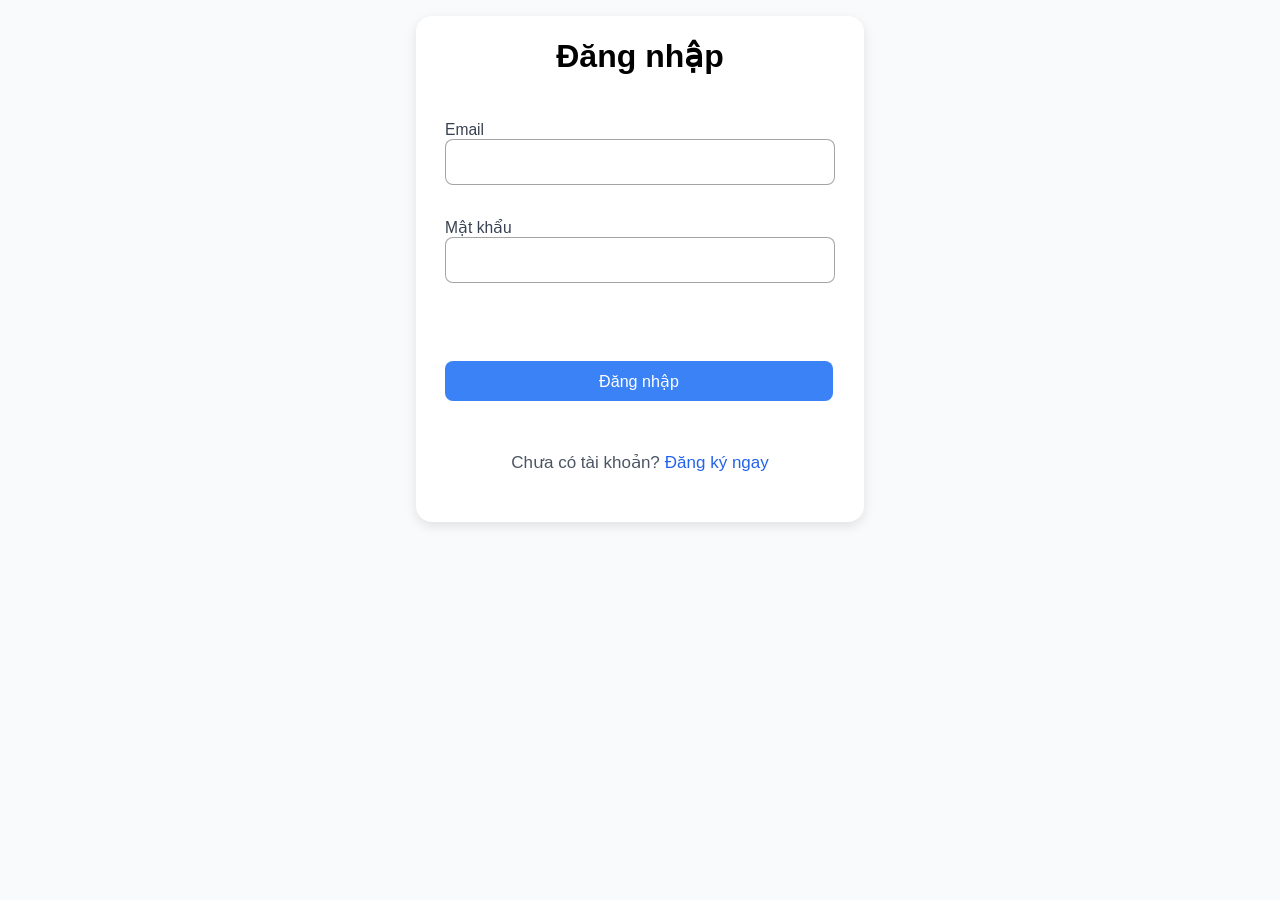
==== Project IT103-b/pages/adminPage.html @ 1e71828d "Add files via upload" ====
<!DOCTYPE html>
<html lang="en">

<head>
    <meta charset="UTF-8">
    <meta name="viewport" content="width=device-width, initial-scale=1.0">
    <title>adminPage</title>
    <link rel="stylesheet" href="../style/adminPage.css">
</head>

<body>
    <div class="all">
        <div class="headerAdmin">
            <div class="main_h1">
                <h1>Admin Dashboard</h1>
            </div>
            <div class="main_a">
                <a href="">Quản lý lịch</a>
                <a href="" style="background-color: rgba(224, 220, 224, 0.296);">Quản lý dịch vụ</a>
                <a href="">Trang chủ</a>
                <a href="../pages/login.html" style="color: #F87171;">Đăng xuất</a>
            </div>
        </div>
        <div class="mainAdmin">
            <div class="mainAdmin_one">
                <h1>Quản lý Dịch vụ</h1>
                <button>Thêm dịch vụ mới</button>
            </div>
            <div>
                <table>
                    <thead class="thead">
                        <tr>
                            <th>Tên dịch vụ</th>
                            <th>Mô tả</th>
                            <th>Hình ảnh</th>
                            <th>Thao tác</th>
                        </tr>
                    </thead>
                    <tbody class="tbody">
                        <tr>
                            <td>Gym</td>
                            <td>Tập luyện với các thiết bị hiện đại</td>
                            <td><img src="../image/d405a43c2e91df2b44cac686ac97525ce247c5b6.jpg" alt=""></td>
                            <td>
                                <button class="btnEdit">Sửa</button>
                                <button class="btnDelete">Xóa</button>
                            </td>
                        </tr>
                        <tr>
                            <td>Gym</td>
                            <td>Tập luyện với các thiết bị hiện đại</td>
                            <td><img src="../image/d405a43c2e91df2b44cac686ac97525ce247c5b6.jpg" alt=""></td>
                            <td>
                                <button class="btnEdit">Sửa</button>
                                <button class="btnDelete">Xóa</button>
                            </td>
                        </tr>
                        <tr>
                            <td>Gym</td>
                            <td>Tập luyện với các thiết bị hiện đại</td>
                            <td><img src="../image/d405a43c2e91df2b44cac686ac97525ce247c5b6.jpg" alt=""></td>
                            <td>
                                <button class="btnEdit">Sửa</button>
                                <button class="btnDelete">Xóa</button>
                            </td>
                        </tr>
                    </tbody>
                </table>
            </div>
        </div>
    </div>
    <script src="../js/adminPage.js"></script>
</body>

</html>
---- Project IT103-b/style/adminPage.css ----
body {
    margin: 0;
    padding: 0;
    box-sizing: border-box;
    font-family: Arial, Helvetica, sans-serif;
    display: flex;
}

.all {
    display: flex;
}
/* thanh bên phải */
.headerAdmin {
    width: 250px;
    height: 900px;
    color: #ffffff;
    background-color: #1F2937;
    display: flex;
    flex-direction: column;
}
.headerAdmin .main_h1 {
   font-size: 12px;
   padding: 0px 8px;
}
.headerAdmin .main_a {
    display: flex;
    flex-direction: column;
    padding: 16px 8px;
}   
.headerAdmin .main_a a {
    padding: 16px 8px;
    font-size: 19px;
    text-decoration: none;
    color: #FFFFFF;
    border-radius: 4px;
}
.headerAdmin .main_a a:hover{
    background-color: rgba(221, 216, 221, 0.1);
}
/* thanh bên trái */
.mainAdmin {
    width: 1142px;

    display: flex;
    flex-direction: column;
    padding: 14px 24px;
}
.mainAdmin_one {
    display: flex;
    align-items: center;
    justify-content: space-between;
}
.mainAdmin_one button {
    width: 186px;
    height: 40px;
    color: #FFFFFF;
    font-size: 17.6px;
    border-radius: 6px;
    border: none;
    background-color: #3B82F6;
}
table {
    width: 100%;
    height: 49px;
    border-radius: 8px;
    box-shadow: 0px 4px 12px rgba(0, 0, 0, 0.1);
    border-collapse: collapse;
    overflow: hidden;
}

table .thead tr th {
   text-align: left; 
}
.thead tr th {
    padding: 12px;
    font-size: 14px;
    font-weight: 600;
}
img {
    width: 50px;
    height: 50px;
    object-fit: cover;
    border-radius: 4px;
}
tbody td {
    padding: 12px;
    font-size: 14px;
    color: #374151;
    border-top: 1px solid #e5e7eb;
}
tbody button {
    border: none;
    background: none;
    cursor: pointer;
    font-size: 14px;
    padding: 0 4px;
}
tbody td .btnEdit {
    color:#3B82F6;
}
tbody td .btnDelete {
    color: red;
}
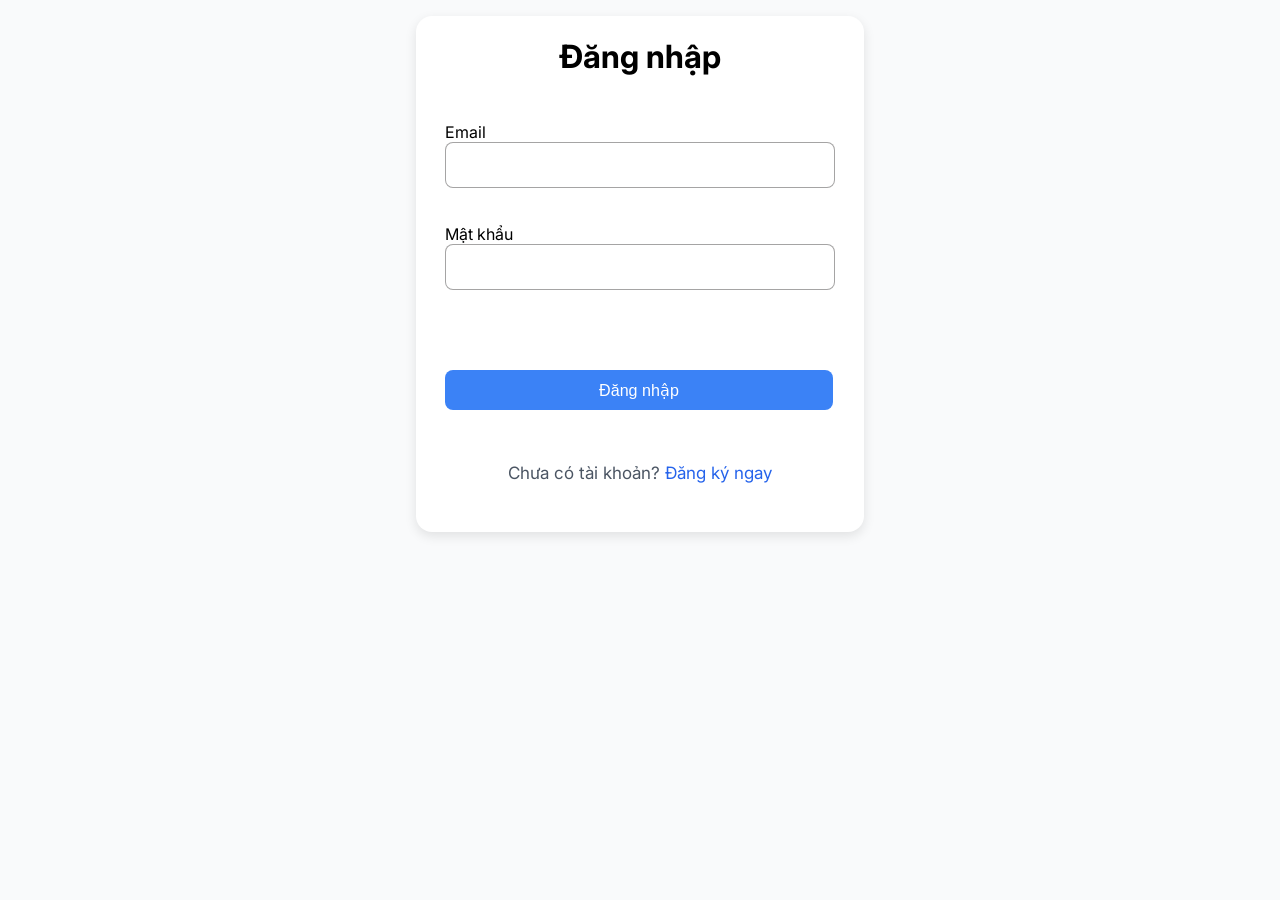
==== commit 5ae3b687: "Add files via upload" ====
--- a/Project IT103-b/pages/adminPage.html
+++ b/Project IT103-b/pages/adminPage.html
@@ -5,6 +5,11 @@
     <meta charset="UTF-8">
     <meta name="viewport" content="width=device-width, initial-scale=1.0">
     <title>adminPage</title>
+    <link rel="preconnect" href="https://fonts.googleapis.com">
+    <link rel="preconnect" href="https://fonts.gstatic.com" crossorigin>
+    <link
+        href="https://fonts.googleapis.com/css2?family=Inter:ital,opsz,wght@0,14..32,100..900;1,14..32,100..900&display=swap"
+        rel="stylesheet">
     <link rel="stylesheet" href="../style/adminPage.css">
 </head>
 
--- a/Project IT103-b/style/adminPage.css
+++ b/Project IT103-b/style/adminPage.css
@@ -2,7 +2,7 @@
     margin: 0;
     padding: 0;
     box-sizing: border-box;
-    font-family: Arial, Helvetica, sans-serif;
+    font-family: "Inter", sans-serif;
     display: flex;
 }
 
